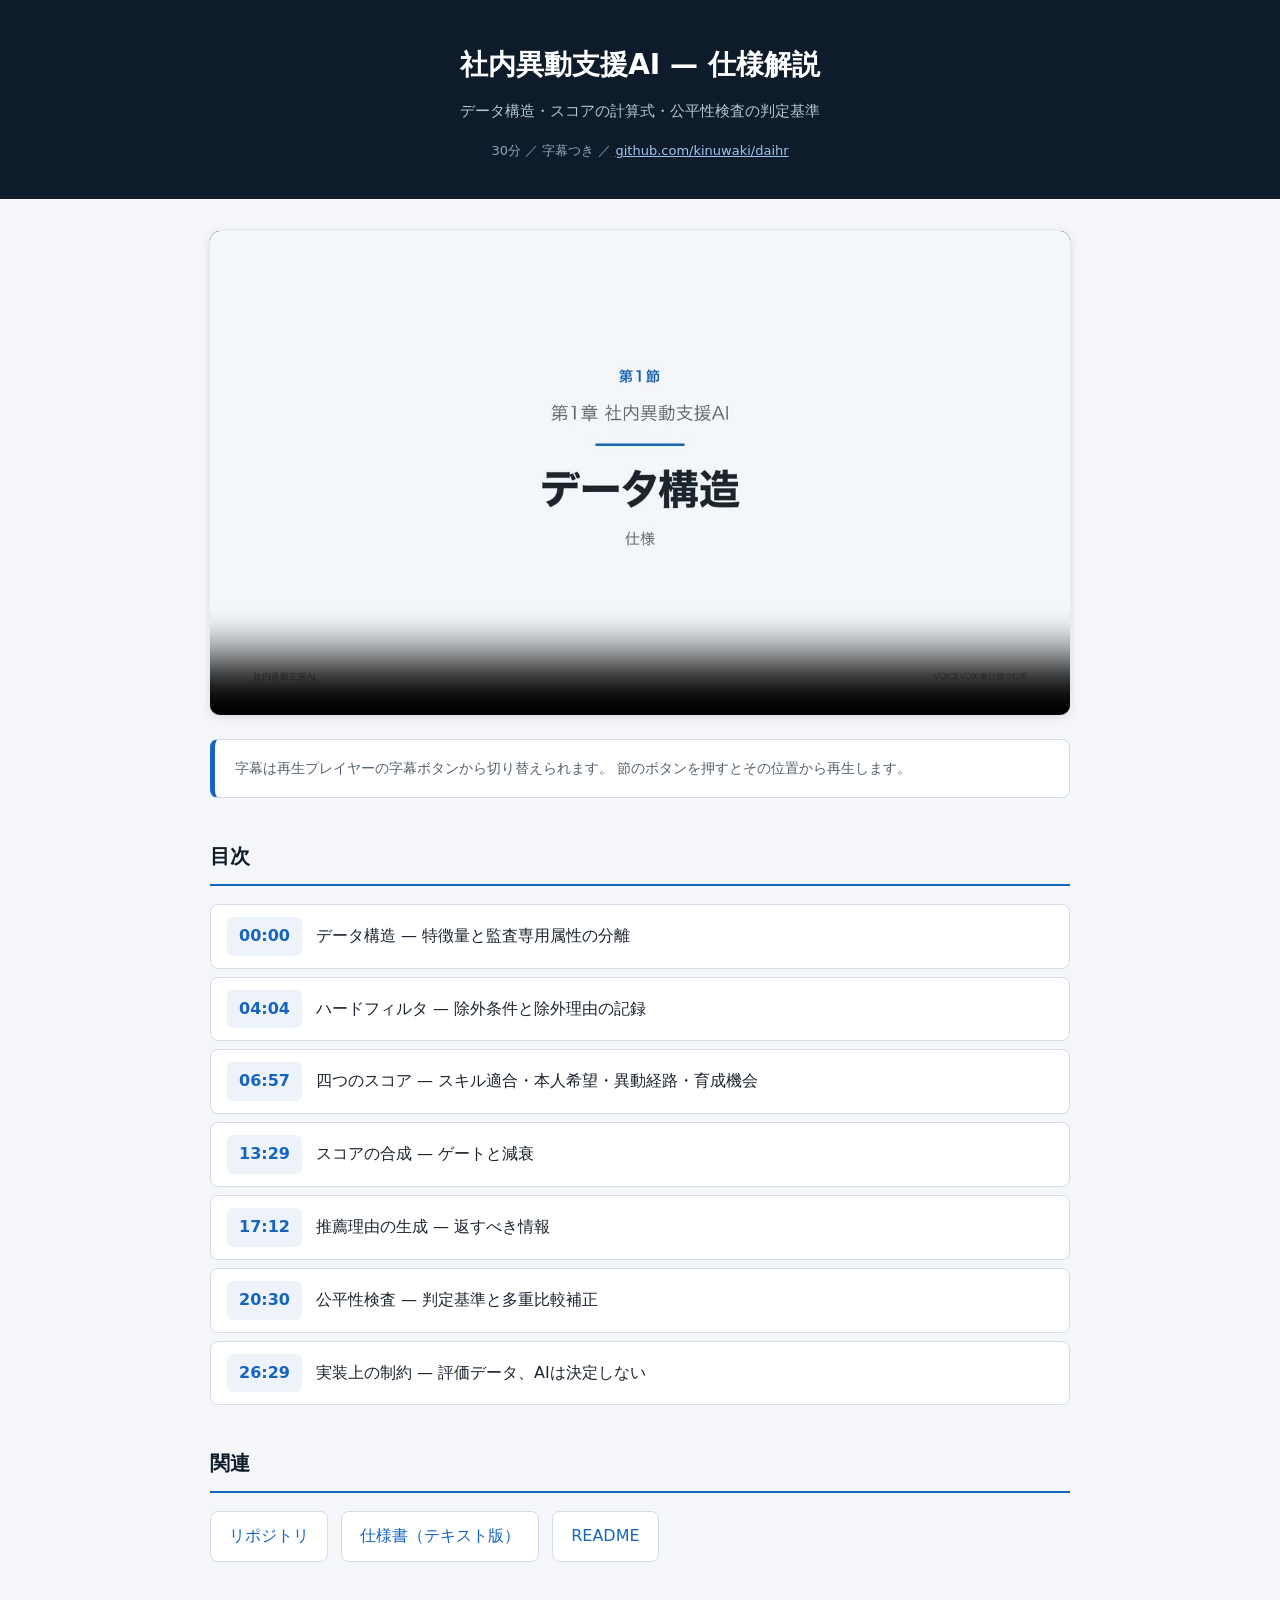
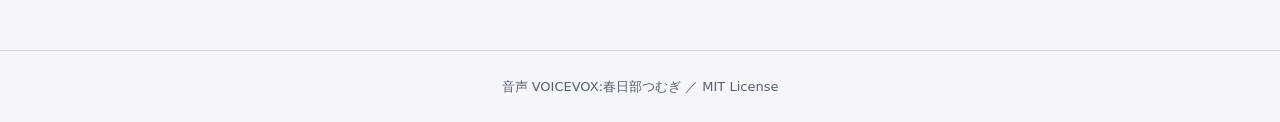
==== docs/index.html @ fd709a86 "GitHub Pages でブラウザ再生できる視聴ページを追加 GitHub の blob ページは mp4 を再生せずダウンロードリンクになるため、 docs/ に再生ページを置いて Pages で" ====
<!DOCTYPE html>
<html lang="ja">
<head>
<meta charset="utf-8">
<meta name="viewport" content="width=device-width, initial-scale=1">
<title>社内異動支援AI — 仕様解説</title>
<style>
:root {
  --ink: #1b2430;
  --ink-soft: #55616f;
  --accent: #1565C0;
  --bg: #f4f6f9;
  --card: #ffffff;
  --line: #d3dce6;
  --deep: #0d1b2a;
}
* { box-sizing: border-box; margin: 0; padding: 0; }
body {
  background: var(--bg);
  color: var(--ink);
  font-family: "Hiragino Sans", "Hiragino Kaku Gothic ProN", "Yu Gothic",
               "Noto Sans JP", system-ui, sans-serif;
  line-height: 1.8;
  -webkit-font-smoothing: antialiased;
}
header {
  background: var(--deep);
  color: #fff;
  padding: 40px 24px 36px;
  text-align: center;
}
header h1 { font-size: 28px; margin-bottom: 8px; }
header .sub { color: #b9c6d6; font-size: 15px; }
header .meta { color: #8ea3b8; font-size: 13px; margin-top: 14px; }
header a { color: #9ec5f0; }

.wrap { max-width: 900px; margin: 0 auto; padding: 32px 20px 80px; }

video {
  width: 100%;
  background: #000;
  border-radius: 10px;
  display: block;
  box-shadow: 0 2px 10px rgba(13,27,42,.12);
}

.note {
  background: var(--card);
  border: 1px solid var(--line);
  border-left: 5px solid var(--accent);
  border-radius: 8px;
  padding: 16px 20px;
  margin: 24px 0;
  font-size: 14px;
  color: var(--ink-soft);
}

h2 {
  font-size: 20px;
  color: var(--deep);
  border-bottom: 2px solid var(--accent);
  padding-bottom: 10px;
  margin: 40px 0 18px;
}

ol.chapters { list-style: none; }
ol.chapters li {
  background: var(--card);
  border: 1px solid var(--line);
  border-radius: 8px;
  margin-bottom: 8px;
  display: flex;
  align-items: center;
  gap: 14px;
  padding: 12px 16px;
  transition: border-color .15s;
}
ol.chapters li:hover { border-color: var(--accent); }
ol.chapters button {
  font: inherit;
  color: var(--accent);
  background: #eef3fa;
  border: none;
  border-radius: 6px;
  padding: 5px 12px;
  cursor: pointer;
  font-variant-numeric: tabular-nums;
  font-weight: 700;
  flex: 0 0 auto;
}
ol.chapters button:hover { background: #dce8f7; }
ol.chapters .t { flex: 1 1 auto; }

.links a {
  display: inline-block;
  color: var(--accent);
  text-decoration: none;
  border: 1px solid var(--line);
  background: var(--card);
  border-radius: 8px;
  padding: 10px 18px;
  margin: 0 8px 8px 0;
}
.links a:hover { border-color: var(--accent); }

footer {
  text-align: center;
  color: var(--ink-soft);
  font-size: 13px;
  padding: 24px;
  border-top: 1px solid var(--line);
}
@media (max-width: 600px) {
  header h1 { font-size: 22px; }
  ol.chapters li { flex-wrap: wrap; }
}
</style>
</head>
<body>

<header>
  <h1>社内異動支援AI — 仕様解説</h1>
  <div class="sub">データ構造・スコアの計算式・公平性検査の判定基準</div>
  <div class="meta">
    30分 ／ 字幕つき ／
    <a href="https://github.com/kinuwaki/daihr">github.com/kinuwaki/daihr</a>
  </div>
</header>

<div class="wrap">

  <video id="v" controls preload="metadata" playsinline
         poster="poster.jpg">
    <source src="hr_ch01_full.mp4" type="video/mp4">
    <track kind="captions" src="hr_ch01_full.vtt" srclang="ja"
           label="日本語" default>
    お使いのブラウザは動画再生に対応していません。
    <a href="hr_ch01_full.mp4">ダウンロード</a>してご覧ください。
  </video>

  <div class="note">
    字幕は再生プレイヤーの字幕ボタンから切り替えられます。
    節のボタンを押すとその位置から再生します。
  </div>

  <h2>目次</h2>
  <ol class="chapters">
    <li><button data-t="0">00:00</button><span class="t">データ構造 — 特徴量と監査専用属性の分離</span></li>
    <li><button data-t="244">04:04</button><span class="t">ハードフィルタ — 除外条件と除外理由の記録</span></li>
    <li><button data-t="417">06:57</button><span class="t">四つのスコア — スキル適合・本人希望・異動経路・育成機会</span></li>
    <li><button data-t="809">13:29</button><span class="t">スコアの合成 — ゲートと減衰</span></li>
    <li><button data-t="1032">17:12</button><span class="t">推薦理由の生成 — 返すべき情報</span></li>
    <li><button data-t="1230">20:30</button><span class="t">公平性検査 — 判定基準と多重比較補正</span></li>
    <li><button data-t="1589">26:29</button><span class="t">実装上の制約 — 評価データ、AIは決定しない</span></li>
  </ol>

  <h2>関連</h2>
  <div class="links">
    <a href="https://github.com/kinuwaki/daihr">リポジトリ</a>
    <a href="spec.html">仕様書（テキスト版）</a>
    <a href="https://github.com/kinuwaki/daihr#readme">README</a>
  </div>

</div>

<footer>
  音声 VOICEVOX:春日部つむぎ ／ MIT License
</footer>

<script>
  const v = document.getElementById('v');
  for (const b of document.querySelectorAll('.chapters button')) {
    b.addEventListener('click', () => {
      v.currentTime = Number(b.dataset.t);
      v.play();
      v.scrollIntoView({behavior: 'smooth', block: 'start'});
    });
  }
</script>

</body>
</html>
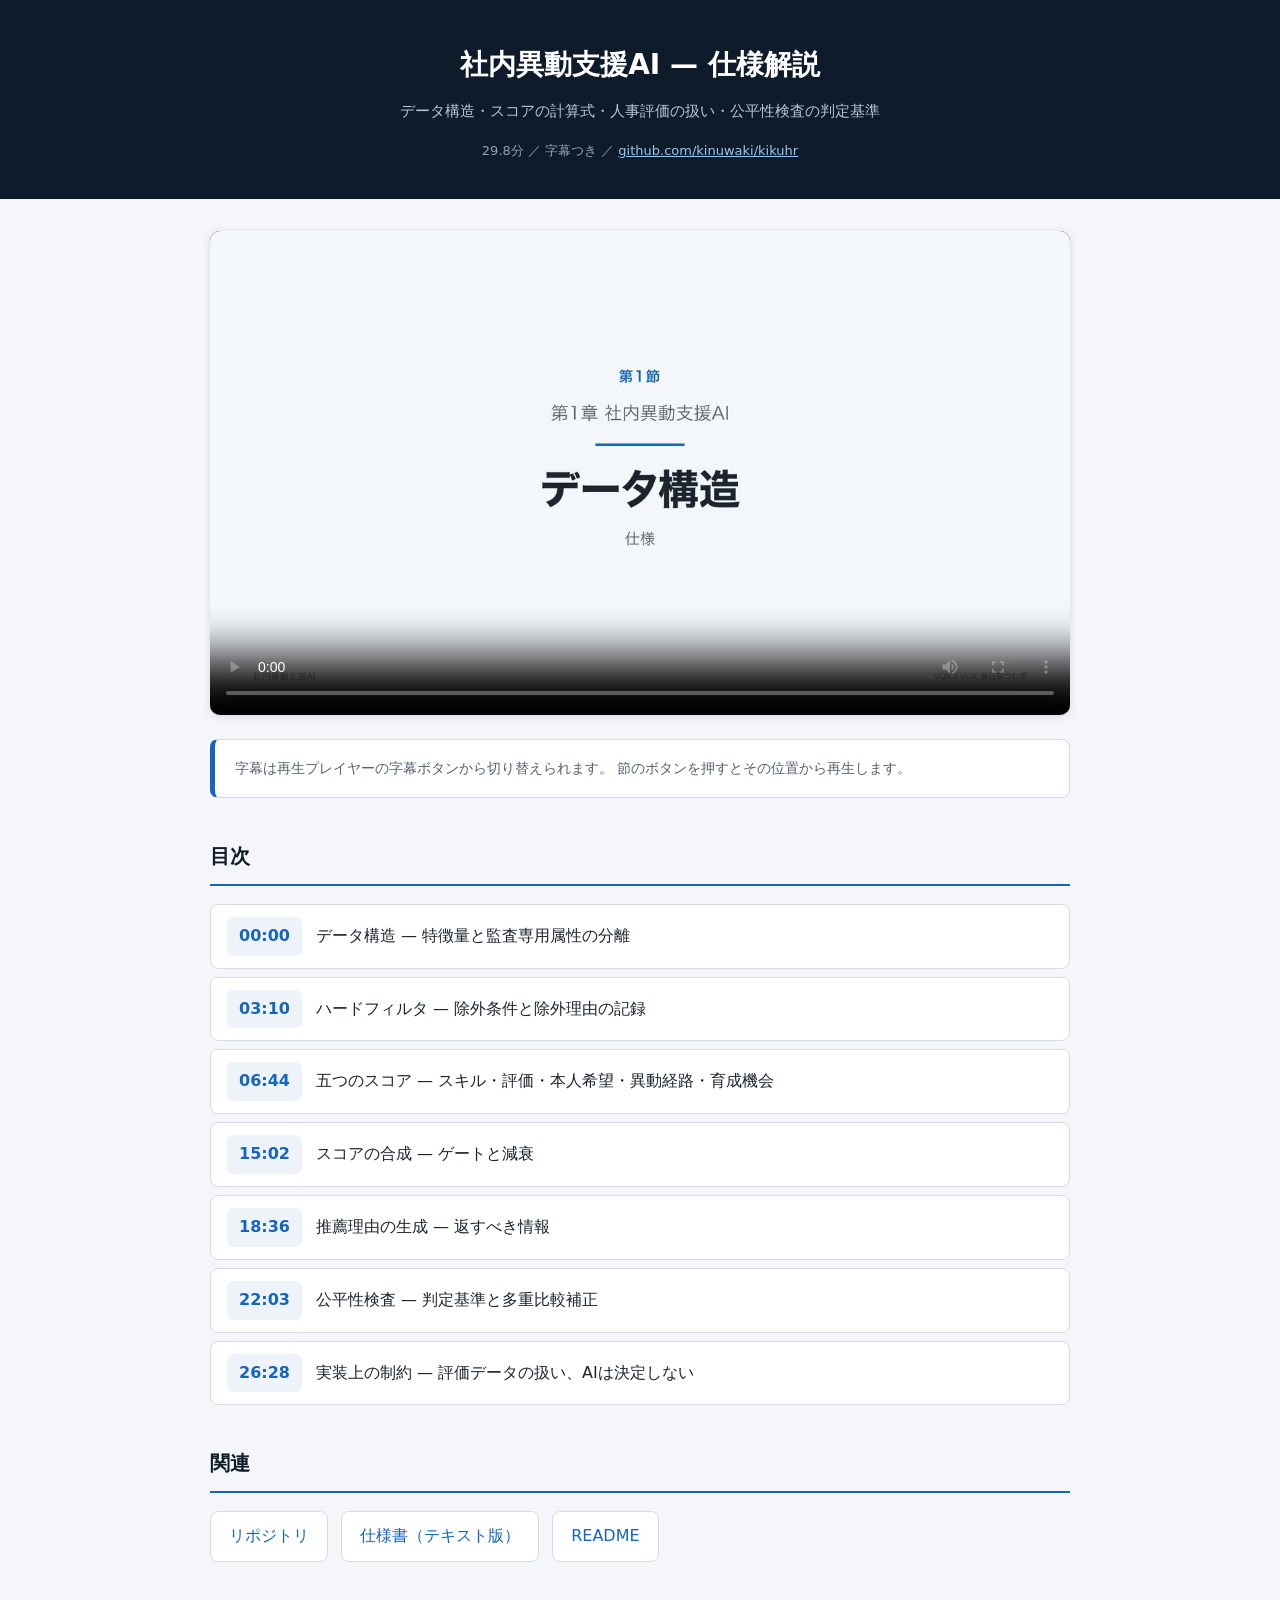
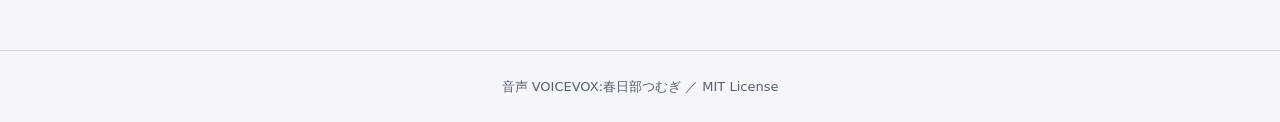
==== commit 862c1937: "動画を再生成し、視聴ページを更新 評価データを使う設計に合わせて教科書を書き直したので動画も作り直した。 「四つのスコア」→「五つのスコア」、評価データの節を追加（29.8分・字幕104件）。  あわ" ====
--- a/docs/index.html
+++ b/docs/index.html
@@ -120,10 +120,10 @@
 
 <header>
   <h1>社内異動支援AI — 仕様解説</h1>
-  <div class="sub">データ構造・スコアの計算式・公平性検査の判定基準</div>
+  <div class="sub">データ構造・スコアの計算式・人事評価の扱い・公平性検査の判定基準</div>
   <div class="meta">
-    30分 ／ 字幕つき ／
-    <a href="https://github.com/kinuwaki/daihr">github.com/kinuwaki/daihr</a>
+    29.8分 ／ 字幕つき ／
+    <a href="https://github.com/kinuwaki/kikuhr">github.com/kinuwaki/kikuhr</a>
   </div>
 </header>
 
@@ -146,19 +146,19 @@
   <h2>目次</h2>
   <ol class="chapters">
     <li><button data-t="0">00:00</button><span class="t">データ構造 — 特徴量と監査専用属性の分離</span></li>
-    <li><button data-t="244">04:04</button><span class="t">ハードフィルタ — 除外条件と除外理由の記録</span></li>
-    <li><button data-t="417">06:57</button><span class="t">四つのスコア — スキル適合・本人希望・異動経路・育成機会</span></li>
-    <li><button data-t="809">13:29</button><span class="t">スコアの合成 — ゲートと減衰</span></li>
-    <li><button data-t="1032">17:12</button><span class="t">推薦理由の生成 — 返すべき情報</span></li>
-    <li><button data-t="1230">20:30</button><span class="t">公平性検査 — 判定基準と多重比較補正</span></li>
-    <li><button data-t="1589">26:29</button><span class="t">実装上の制約 — 評価データ、AIは決定しない</span></li>
+    <li><button data-t="190">03:10</button><span class="t">ハードフィルタ — 除外条件と除外理由の記録</span></li>
+    <li><button data-t="404">06:44</button><span class="t">五つのスコア — スキル・評価・本人希望・異動経路・育成機会</span></li>
+    <li><button data-t="902">15:02</button><span class="t">スコアの合成 — ゲートと減衰</span></li>
+    <li><button data-t="1116">18:36</button><span class="t">推薦理由の生成 — 返すべき情報</span></li>
+    <li><button data-t="1323">22:03</button><span class="t">公平性検査 — 判定基準と多重比較補正</span></li>
+    <li><button data-t="1588">26:28</button><span class="t">実装上の制約 — 評価データの扱い、AIは決定しない</span></li>
   </ol>
 
   <h2>関連</h2>
   <div class="links">
-    <a href="https://github.com/kinuwaki/daihr">リポジトリ</a>
+    <a href="https://github.com/kinuwaki/kikuhr">リポジトリ</a>
     <a href="spec.html">仕様書（テキスト版）</a>
-    <a href="https://github.com/kinuwaki/daihr#readme">README</a>
+    <a href="https://github.com/kinuwaki/kikuhr#readme">README</a>
   </div>
 
 </div>
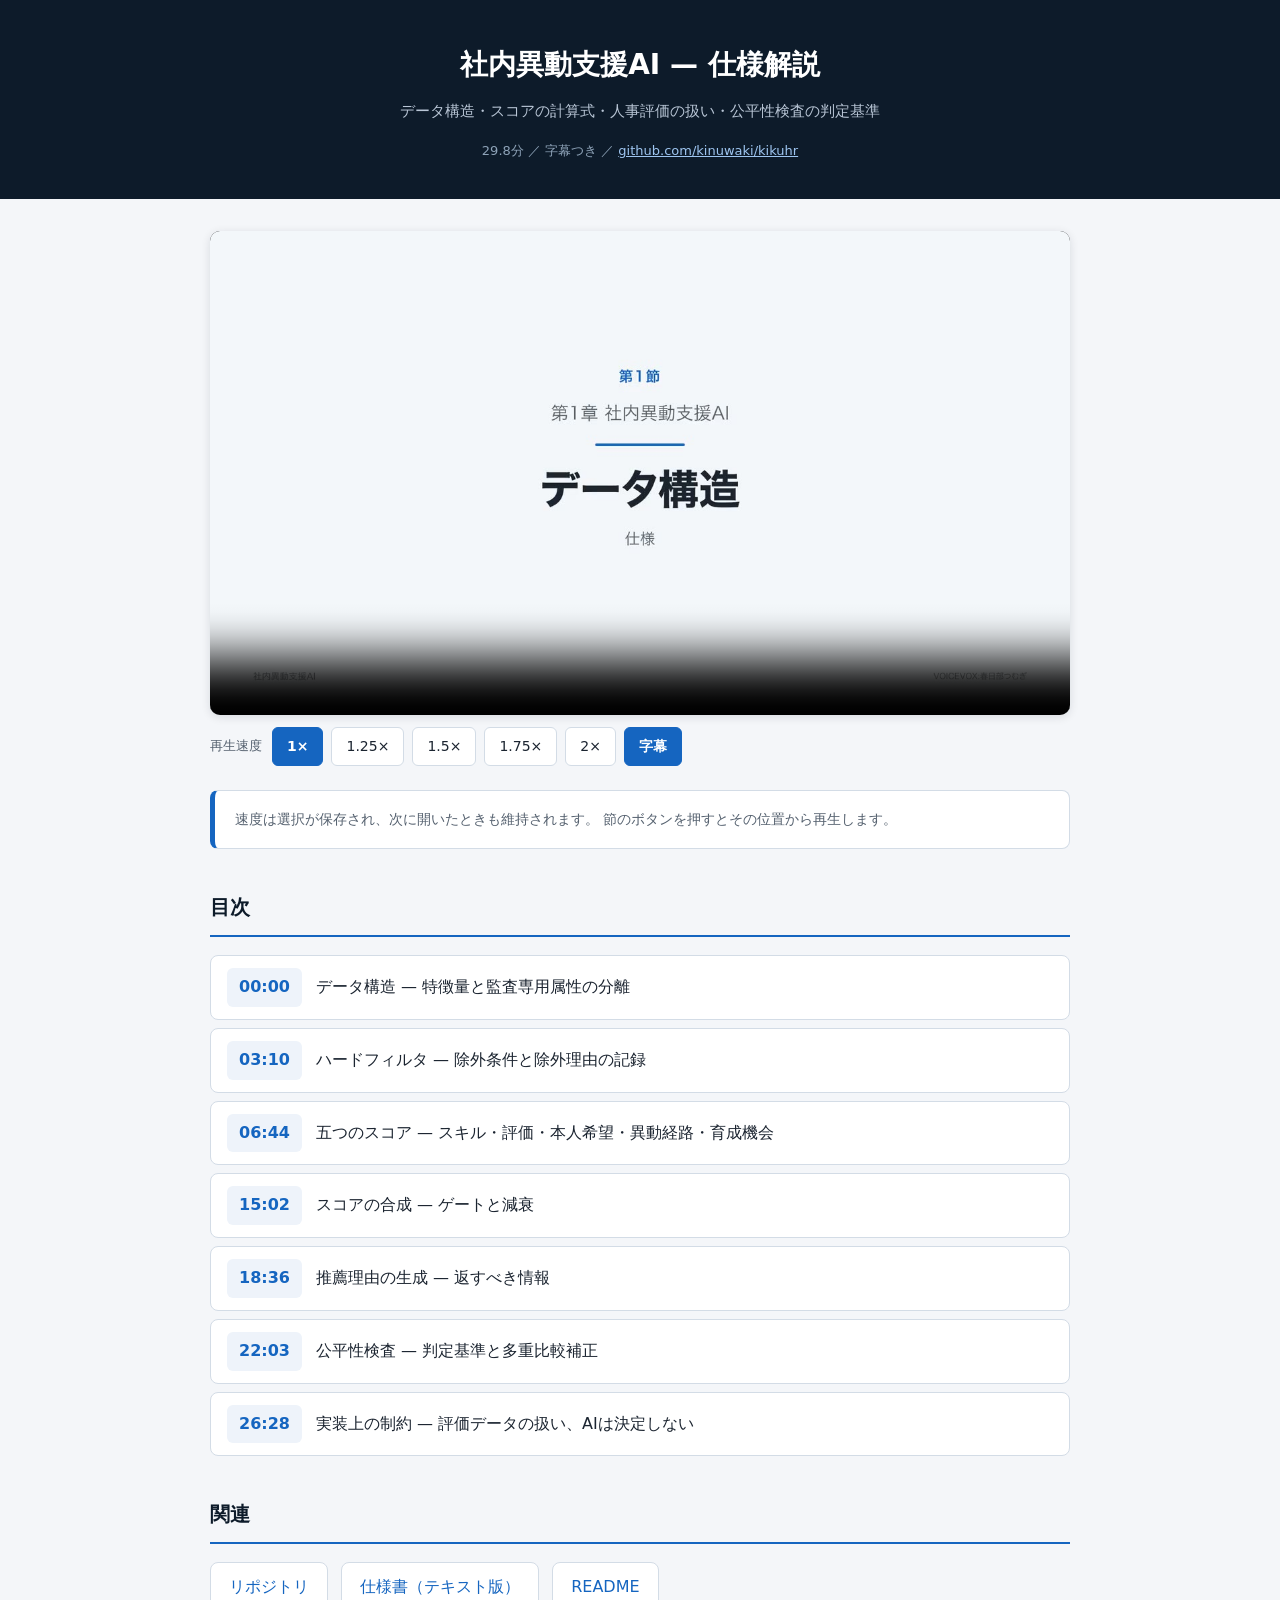
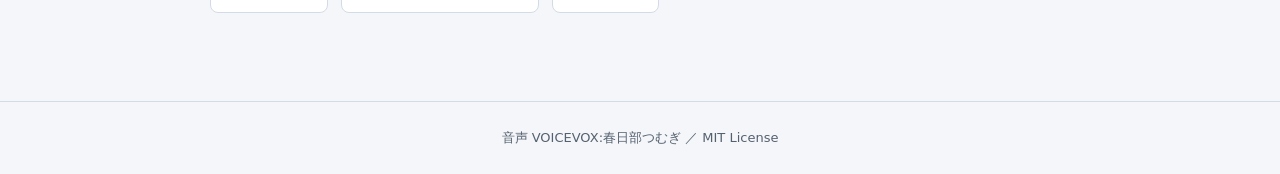
==== commit 35db5498: "倍速再生を追加し、字幕が画面を覆う問題を直した ## 字幕  台本の1カット＝1字幕でSRTを作っているため、1件が平均85字・3行あり、 画面下部の三分の一を覆ってスライドが読めなくなっていた。  " ====
--- a/docs/index.html
+++ b/docs/index.html
@@ -103,6 +103,49 @@
 }
 .links a:hover { border-color: var(--accent); }
 
+/* ── 再生速度 ───────────────────────────── */
+.controls {
+  display: flex;
+  align-items: center;
+  gap: 8px;
+  flex-wrap: wrap;
+  margin-top: 12px;
+}
+.controls .label {
+  font-size: 13px;
+  color: var(--ink-soft);
+  margin-right: 2px;
+}
+.controls button {
+  font: inherit;
+  font-size: 14px;
+  color: var(--ink);
+  background: var(--card);
+  border: 1px solid var(--line);
+  border-radius: 6px;
+  padding: 6px 14px;
+  cursor: pointer;
+  font-variant-numeric: tabular-nums;
+}
+.controls button:hover { border-color: var(--accent); }
+.controls button[aria-pressed="true"] {
+  background: var(--accent);
+  border-color: var(--accent);
+  color: #fff;
+  font-weight: 700;
+}
+
+/* 字幕。既定のままだと大きすぎて画面を覆うので抑える */
+video::cue {
+  font-size: 0.62em;
+  line-height: 1.5;
+  background: rgba(0, 0, 0, .72);
+  color: #fff;
+}
+@media (max-width: 600px) {
+  video::cue { font-size: 0.8em; }
+}
+
 footer {
   text-align: center;
   color: var(--ink-soft);
@@ -138,8 +181,18 @@
     <a href="hr_ch01_full.mp4">ダウンロード</a>してご覧ください。
   </video>
 
+  <div class="controls">
+    <span class="label">再生速度</span>
+    <button data-rate="1" aria-pressed="true">1×</button>
+    <button data-rate="1.25">1.25×</button>
+    <button data-rate="1.5">1.5×</button>
+    <button data-rate="1.75">1.75×</button>
+    <button data-rate="2">2×</button>
+    <button id="cc" aria-pressed="true">字幕</button>
+  </div>
+
   <div class="note">
-    字幕は再生プレイヤーの字幕ボタンから切り替えられます。
+    速度は選択が保存され、次に開いたときも維持されます。
     節のボタンを押すとその位置から再生します。
   </div>
 
@@ -169,6 +222,8 @@
 
 <script>
   const v = document.getElementById('v');
+
+  // 節のジャンプ
   for (const b of document.querySelectorAll('.chapters button')) {
     b.addEventListener('click', () => {
       v.currentTime = Number(b.dataset.t);
@@ -176,6 +231,60 @@
       v.scrollIntoView({behavior: 'smooth', block: 'start'});
     });
   }
+
+  // 再生速度。選択は localStorage に残す
+  const rateButtons = [...document.querySelectorAll('.controls [data-rate]')];
+  function applyRate(rate) {
+    v.playbackRate = rate;
+    for (const b of rateButtons) {
+      b.setAttribute('aria-pressed',
+                     String(Number(b.dataset.rate) === rate));
+    }
+    try { localStorage.setItem('kikuhr-rate', String(rate)); } catch (e) {}
+  }
+  for (const b of rateButtons) {
+    b.addEventListener('click', () => applyRate(Number(b.dataset.rate)));
+  }
+  let saved = 1;
+  try { saved = Number(localStorage.getItem('kikuhr-rate')) || 1; } catch (e) {}
+  if (rateButtons.some(b => Number(b.dataset.rate) === saved)) applyRate(saved);
+
+  // 動画を読み込み直しても速度が戻らないようにする
+  v.addEventListener('loadedmetadata', () => { v.playbackRate = v.playbackRate; });
+
+  // 字幕のオン・オフ。ブラウザ既定のUIからも切り替えられるが、
+  // 表に出しておかないと気づかれないので独立したボタンを置く
+  const cc = document.getElementById('cc');
+  function track() { return v.textTracks && v.textTracks[0]; }
+  cc.addEventListener('click', () => {
+    const t = track();
+    if (!t) return;
+    const on = t.mode !== 'showing';
+    t.mode = on ? 'showing' : 'hidden';
+    cc.setAttribute('aria-pressed', String(on));
+    try { localStorage.setItem('kikuhr-cc', on ? '1' : '0'); } catch (e) {}
+  });
+  v.addEventListener('loadedmetadata', () => {
+    const t = track();
+    if (!t) return;
+    let on = true;
+    try {
+      const s = localStorage.getItem('kikuhr-cc');
+      if (s !== null) on = s === '1';
+    } catch (e) {}
+    t.mode = on ? 'showing' : 'hidden';
+    cc.setAttribute('aria-pressed', String(on));
+  });
+
+  // キーボード操作。J/L で10秒送り戻し、K で再生停止（動画プレイヤーの慣例）
+  document.addEventListener('keydown', (ev) => {
+    if (['INPUT', 'TEXTAREA'].includes(ev.target.tagName)) return;
+    if (ev.key === 'j') v.currentTime -= 10;
+    else if (ev.key === 'l') v.currentTime += 10;
+    else if (ev.key === 'k') v.paused ? v.play() : v.pause();
+    else return;
+    ev.preventDefault();
+  });
 </script>
 
 </body>
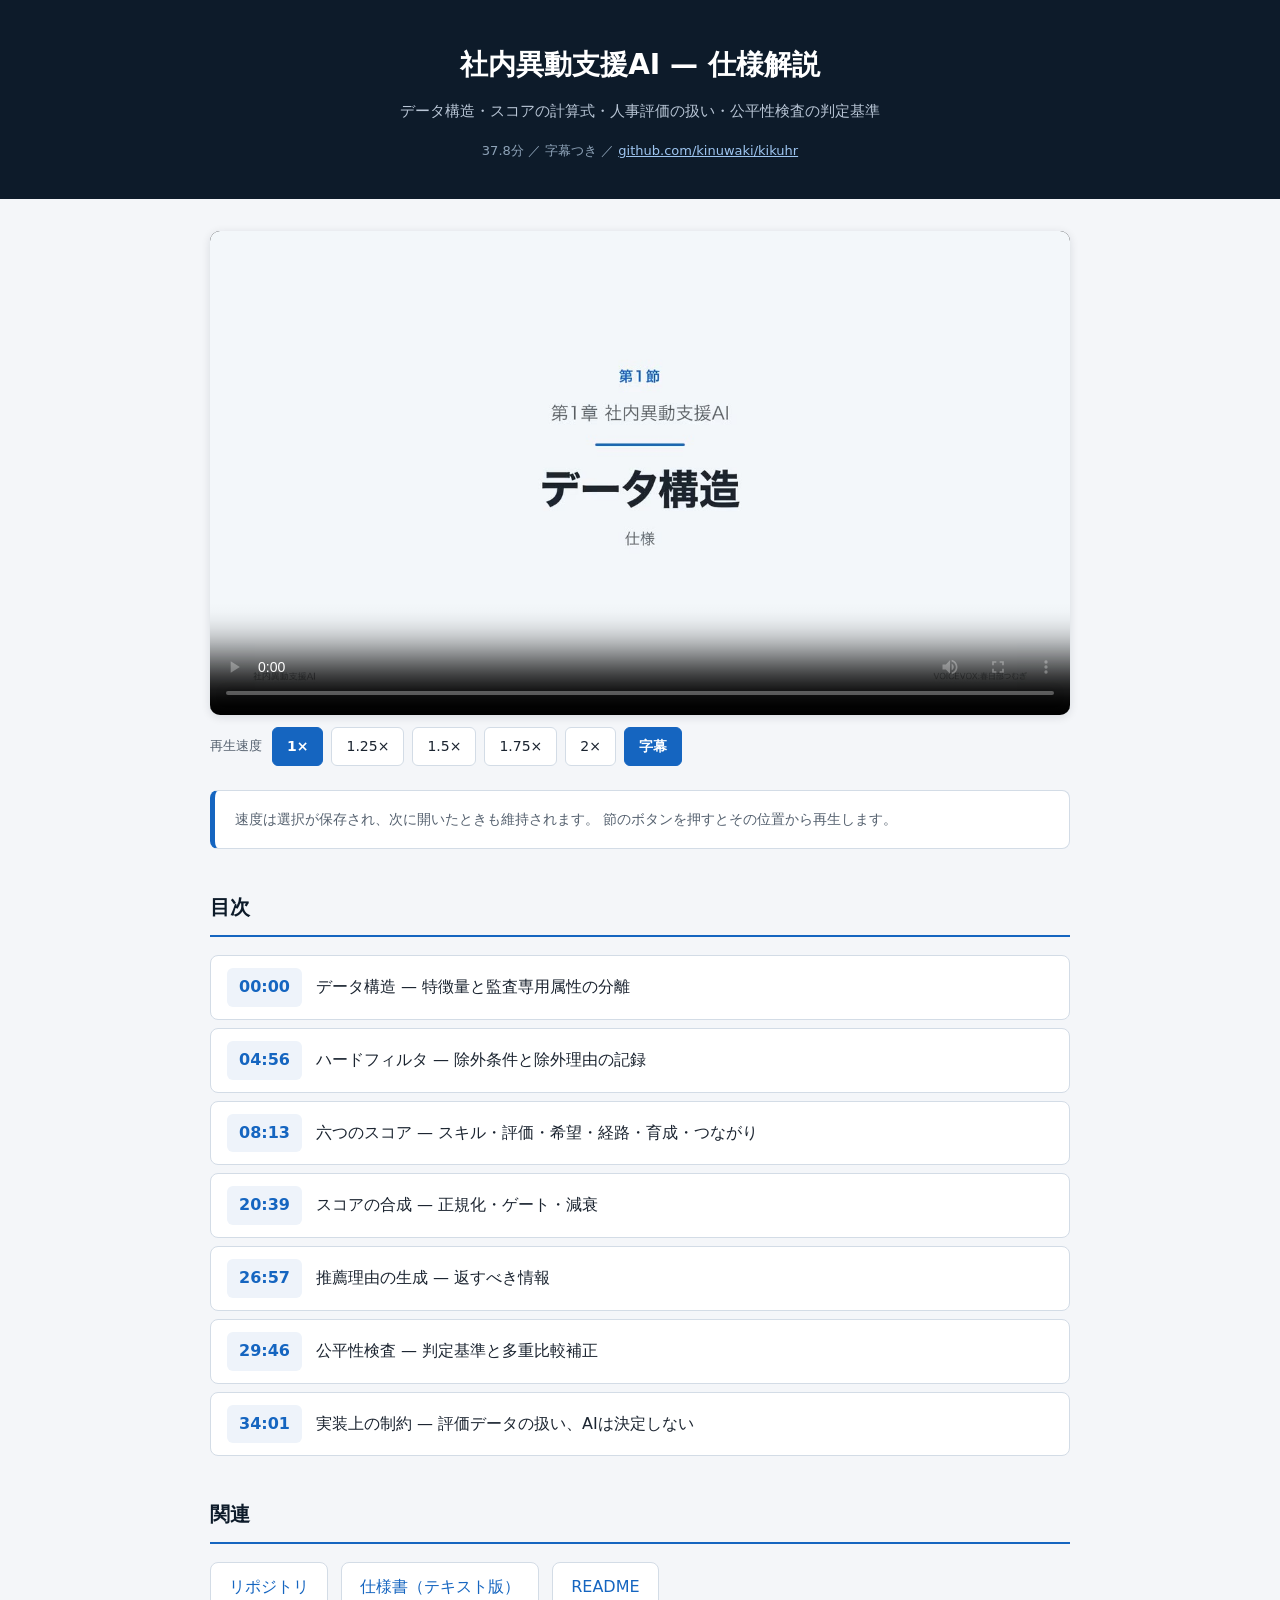
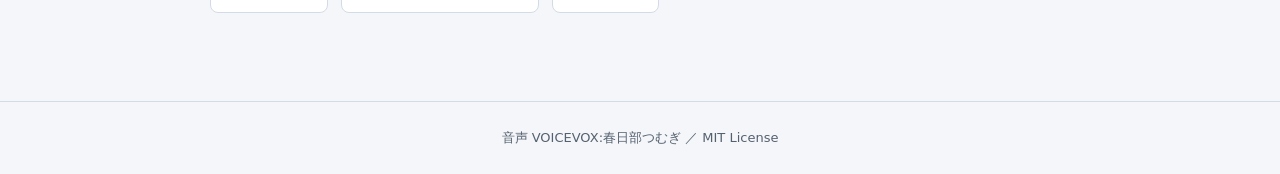
==== commit 4d91959e: "動画を再生成し、視聴ページを更新（37.8分・字幕566件） 教科書に正規化・埋め込み・人的つながりの節を足したため尺が伸びた。 第3節「六つのスコア」が12分半と突出している。  Co-Author" ====
--- a/docs/index.html
+++ b/docs/index.html
@@ -165,7 +165,7 @@
   <h1>社内異動支援AI — 仕様解説</h1>
   <div class="sub">データ構造・スコアの計算式・人事評価の扱い・公平性検査の判定基準</div>
   <div class="meta">
-    29.8分 ／ 字幕つき ／
+    37.8分 ／ 字幕つき ／
     <a href="https://github.com/kinuwaki/kikuhr">github.com/kinuwaki/kikuhr</a>
   </div>
 </header>
@@ -199,12 +199,12 @@
   <h2>目次</h2>
   <ol class="chapters">
     <li><button data-t="0">00:00</button><span class="t">データ構造 — 特徴量と監査専用属性の分離</span></li>
-    <li><button data-t="190">03:10</button><span class="t">ハードフィルタ — 除外条件と除外理由の記録</span></li>
-    <li><button data-t="404">06:44</button><span class="t">五つのスコア — スキル・評価・本人希望・異動経路・育成機会</span></li>
-    <li><button data-t="902">15:02</button><span class="t">スコアの合成 — ゲートと減衰</span></li>
-    <li><button data-t="1116">18:36</button><span class="t">推薦理由の生成 — 返すべき情報</span></li>
-    <li><button data-t="1323">22:03</button><span class="t">公平性検査 — 判定基準と多重比較補正</span></li>
-    <li><button data-t="1588">26:28</button><span class="t">実装上の制約 — 評価データの扱い、AIは決定しない</span></li>
+    <li><button data-t="296">04:56</button><span class="t">ハードフィルタ — 除外条件と除外理由の記録</span></li>
+    <li><button data-t="493">08:13</button><span class="t">六つのスコア — スキル・評価・希望・経路・育成・つながり</span></li>
+    <li><button data-t="1239">20:39</button><span class="t">スコアの合成 — 正規化・ゲート・減衰</span></li>
+    <li><button data-t="1617">26:57</button><span class="t">推薦理由の生成 — 返すべき情報</span></li>
+    <li><button data-t="1786">29:46</button><span class="t">公平性検査 — 判定基準と多重比較補正</span></li>
+    <li><button data-t="2041">34:01</button><span class="t">実装上の制約 — 評価データの扱い、AIは決定しない</span></li>
   </ol>
 
   <h2>関連</h2>
